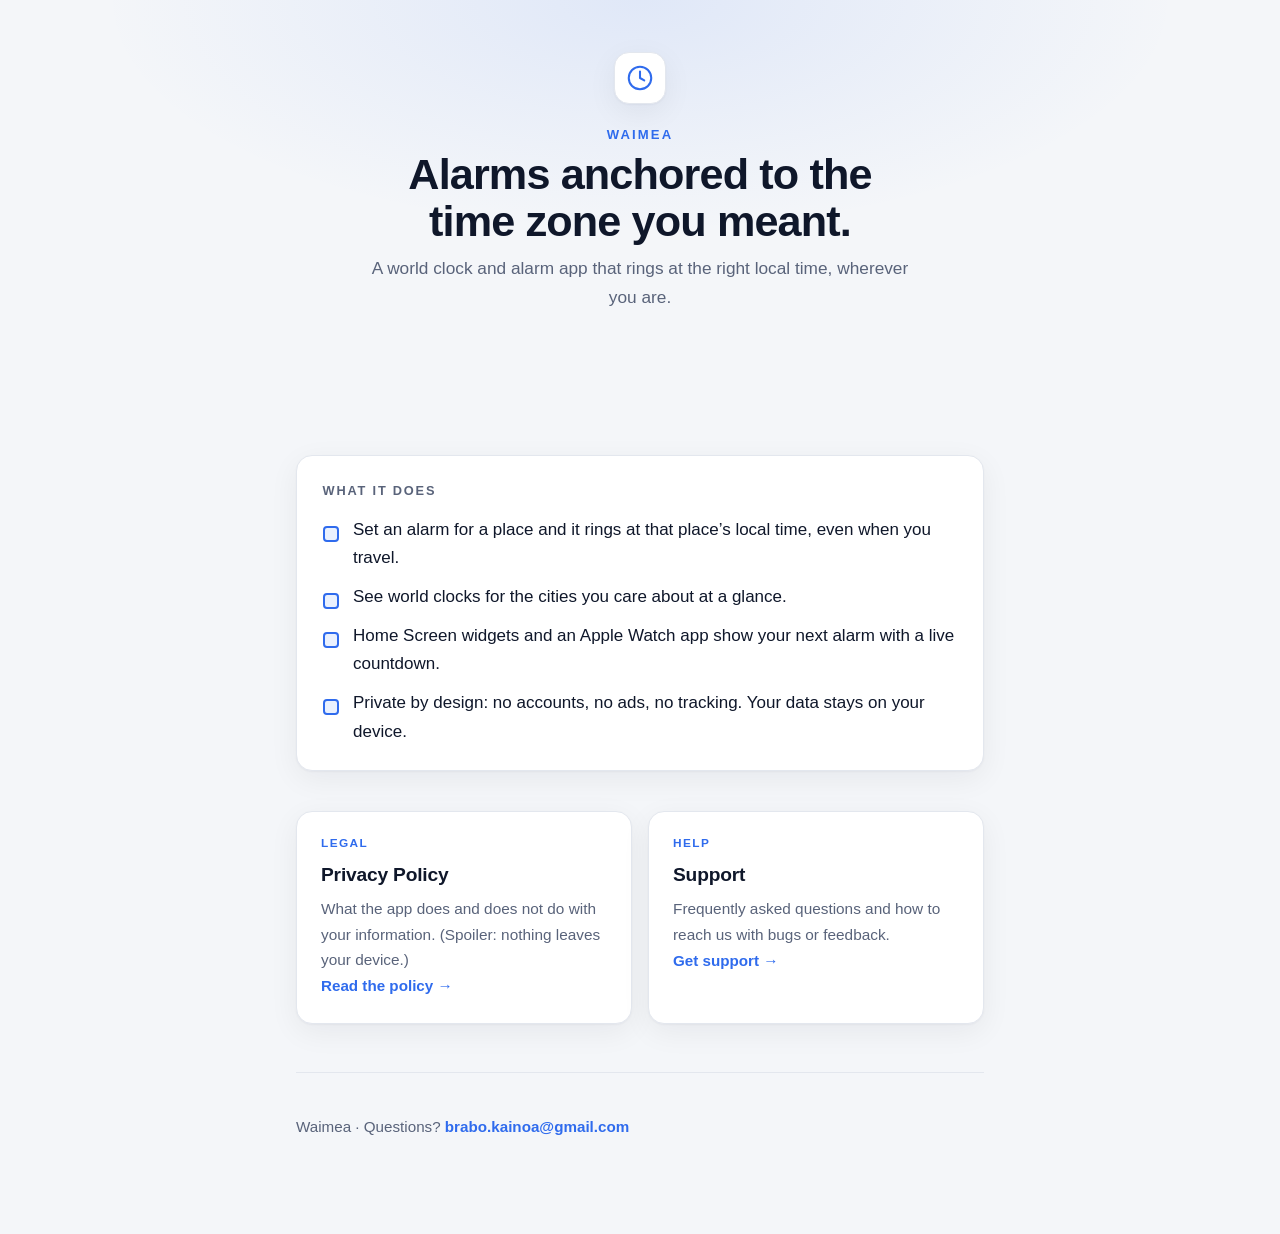
==== waimea/index.html @ 9ae072db "Add Waimea landing page with links to privacy and support Co-Authored-By: Claude Opus 4.8 <noreply@a" ====
<!DOCTYPE html>
<html lang="en">
<head>
  <meta charset="utf-8" />
  <meta name="viewport" content="width=device-width, initial-scale=1" />
  <title>Waimea</title>
  <meta name="description" content="Waimea is a timezone-anchored alarm and world-clock app. Alarms ring at the right local time wherever you are. Private, on-device, no accounts." />
  <meta name="theme-color" content="#0a0f1c" media="(prefers-color-scheme: dark)" />
  <meta name="theme-color" content="#f4f6f9" media="(prefers-color-scheme: light)" />
  <link rel="canonical" href="https://kainoabrabo.com/waimea/" />
  <!-- Open Graph / social preview -->
  <meta property="og:type" content="website" />
  <meta property="og:title" content="Waimea" />
  <meta property="og:description" content="Alarms anchored to the time zone you meant. A private, on-device world-clock and alarm app." />
  <meta property="og:url" content="https://kainoabrabo.com/waimea/" />
  <meta name="twitter:card" content="summary" />
  <!-- Inline SVG favicon (compass), no external asset -->
  <link rel="icon" href="data:image/svg+xml,%3Csvg xmlns='http://www.w3.org/2000/svg' viewBox='0 0 32 32'%3E%3Crect width='32' height='32' rx='7' fill='%232f6bed'/%3E%3Cpath d='M16 6a10 10 0 100 20 10 10 0 000-20zm0 2.2a7.8 7.8 0 110 15.6 7.8 7.8 0 010-15.6zM20.5 11.5l-2.1 5.3-5.3 2.1 2.1-5.3z' fill='white'/%3E%3C/svg%3E" />
  <style>
    :root {
      --ground: #f4f6f9;
      --surface: #ffffff;
      --ink: #0f172a;
      --muted: #59637a;
      --accent: #2f6bed;
      --accent-soft: #eaf1fe;
      --hairline: #e3e7ee;
      --shadow: 0 1px 2px rgba(15, 23, 42, .04), 0 8px 30px rgba(15, 23, 42, .06);
      --glow: radial-gradient(60% 80% at 50% 0%, rgba(47, 107, 237, .10), transparent 70%);
    }
    @media (prefers-color-scheme: dark) {
      :root:not([data-theme="light"]) {
        --ground: #0a0f1c;
        --surface: #111a2e;
        --ink: #e7ecf5;
        --muted: #9aa7bd;
        --accent: #6ea0ff;
        --accent-soft: #16233d;
        --hairline: rgba(255, 255, 255, .08);
        --shadow: 0 1px 2px rgba(0, 0, 0, .3), 0 12px 40px rgba(0, 0, 0, .35);
        --glow: radial-gradient(60% 80% at 50% 0%, rgba(110, 160, 255, .14), transparent 70%);
      }
    }
    :root[data-theme="dark"] {
      --ground: #0a0f1c;
      --surface: #111a2e;
      --ink: #e7ecf5;
      --muted: #9aa7bd;
      --accent: #6ea0ff;
      --accent-soft: #16233d;
      --hairline: rgba(255, 255, 255, .08);
      --shadow: 0 1px 2px rgba(0, 0, 0, .3), 0 12px 40px rgba(0, 0, 0, .35);
      --glow: radial-gradient(60% 80% at 50% 0%, rgba(110, 160, 255, .14), transparent 70%);
    }

    * { box-sizing: border-box; }
    html { -webkit-text-size-adjust: 100%; }
    body {
      margin: 0;
      background: var(--ground);
      color: var(--ink);
      font-family: -apple-system, BlinkMacSystemFont, "Segoe UI", Roboto, "Helvetica Neue", Arial, sans-serif;
      line-height: 1.65;
      font-size: 17px;
      -webkit-font-smoothing: antialiased;
    }

    .wrap { max-width: 46rem; margin: 0 auto; padding: 0 1.5rem 5rem; }

    header {
      background-image: var(--glow);
      padding: 3.25rem 0 1.5rem;
      text-align: center;
    }
    .mark {
      width: 52px; height: 52px; margin: 0 auto 1.25rem;
      display: grid; place-items: center;
      border-radius: 15px;
      background: var(--surface);
      border: 1px solid var(--hairline);
      box-shadow: var(--shadow);
    }
    .mark svg { display: block; }
    .brand {
      font-size: .82rem; letter-spacing: .16em; text-transform: uppercase;
      color: var(--accent); font-weight: 700; margin: 0 0 .35rem;
    }
    h1 {
      font-size: clamp(2rem, 6vw, 2.7rem); line-height: 1.08;
      margin: 0 0 .6rem; letter-spacing: -.02em; text-wrap: balance; font-weight: 800;
    }
    .lede {
      margin: 0 auto; max-width: 34rem; color: var(--muted); font-size: 1.08rem;
    }

    .summary {
      background: var(--surface);
      border: 1px solid var(--hairline);
      border-radius: 16px;
      box-shadow: var(--shadow);
      padding: 1.5rem 1.6rem;
      margin: 2.5rem 0 2.5rem;
    }
    .summary h2 {
      margin: 0 0 .9rem; font-size: .8rem; letter-spacing: .14em;
      text-transform: uppercase; color: var(--muted); font-weight: 700;
    }
    .summary ul { margin: 0; padding: 0; list-style: none; display: grid; gap: .7rem; }
    .summary li { position: relative; padding-left: 1.9rem; }
    .summary li::before {
      content: ""; position: absolute; left: 0; top: .58em;
      width: 12px; height: 12px; border-radius: 4px;
      background: var(--accent-soft);
      border: 2px solid var(--accent);
    }

    .links {
      display: grid; gap: 1rem;
      grid-template-columns: 1fr 1fr;
    }
    @media (max-width: 34rem) { .links { grid-template-columns: 1fr; } }
    .card {
      display: block;
      background: var(--surface);
      border: 1px solid var(--hairline);
      border-radius: 16px;
      box-shadow: var(--shadow);
      padding: 1.4rem 1.5rem;
      text-decoration: none; color: inherit; font-weight: inherit;
    }
    .card:hover { border-color: var(--accent); text-decoration: none; }
    .card:focus-visible { outline: 2px solid var(--accent); outline-offset: 3px; }
    .card .eyebrow {
      display: block; font-size: .74rem; letter-spacing: .12em; text-transform: uppercase;
      color: var(--accent); font-weight: 700; margin-bottom: .35rem;
    }
    .card .title { font-size: 1.2rem; font-weight: 700; letter-spacing: -.01em; }
    .card .desc { margin: .35rem 0 0; color: var(--muted); font-size: .96rem; }
    .card .go { margin-top: .8rem; color: var(--accent); font-weight: 600; font-size: .95rem; }

    a { color: var(--accent); text-decoration: none; font-weight: 600; }
    a:hover { text-decoration: underline; }
    a:focus-visible { outline: 2px solid var(--accent); outline-offset: 3px; border-radius: 3px; }

    .rule { height: 1px; background: var(--hairline); border: 0; margin: 3rem 0 0; }
    footer { padding-top: 1.6rem; color: var(--muted); font-size: .95rem; }

    @media (prefers-reduced-motion: no-preference) {
      a, .card { transition: color .15s ease, border-color .15s ease; }
    }
  </style>
</head>
<body>
  <header>
    <div class="wrap">
      <div class="mark" aria-hidden="true">
        <svg width="30" height="30" viewBox="0 0 32 32" fill="none" xmlns="http://www.w3.org/2000/svg">
          <circle cx="16" cy="16" r="12" stroke="var(--accent)" stroke-width="2.2" />
          <path d="M16 9v7l4.5 2.6" stroke="var(--accent)" stroke-width="2.2" stroke-linecap="round" stroke-linejoin="round" />
        </svg>
      </div>
      <p class="brand">Waimea</p>
      <h1>Alarms anchored to the time zone you meant.</h1>
      <p class="lede">A world clock and alarm app that rings at the right local time, wherever you are.</p>
    </div>
  </header>

  <div class="wrap">
    <div class="summary">
      <h2>What it does</h2>
      <ul>
        <li>Set an alarm for a place and it rings at that place&rsquo;s local time, even when you travel.</li>
        <li>See world clocks for the cities you care about at a glance.</li>
        <li>Home Screen widgets and an Apple Watch app show your next alarm with a live countdown.</li>
        <li>Private by design: no accounts, no ads, no tracking. Your data stays on your device.</li>
      </ul>
    </div>

    <nav class="links" aria-label="Waimea pages">
      <a class="card" href="privacy/">
        <span class="eyebrow">Legal</span>
        <span class="title">Privacy Policy</span>
        <p class="desc">What the app does and does not do with your information. (Spoiler: nothing leaves your device.)</p>
        <span class="go">Read the policy &rarr;</span>
      </a>
      <a class="card" href="support/">
        <span class="eyebrow">Help</span>
        <span class="title">Support</span>
        <p class="desc">Frequently asked questions and how to reach us with bugs or feedback.</p>
        <span class="go">Get support &rarr;</span>
      </a>
    </nav>

    <hr class="rule" />
    <footer>
      <p>Waimea &middot; Questions? <a href="mailto:brabo.kainoa@gmail.com">brabo.kainoa@gmail.com</a></p>
    </footer>
  </div>
</body>
</html>
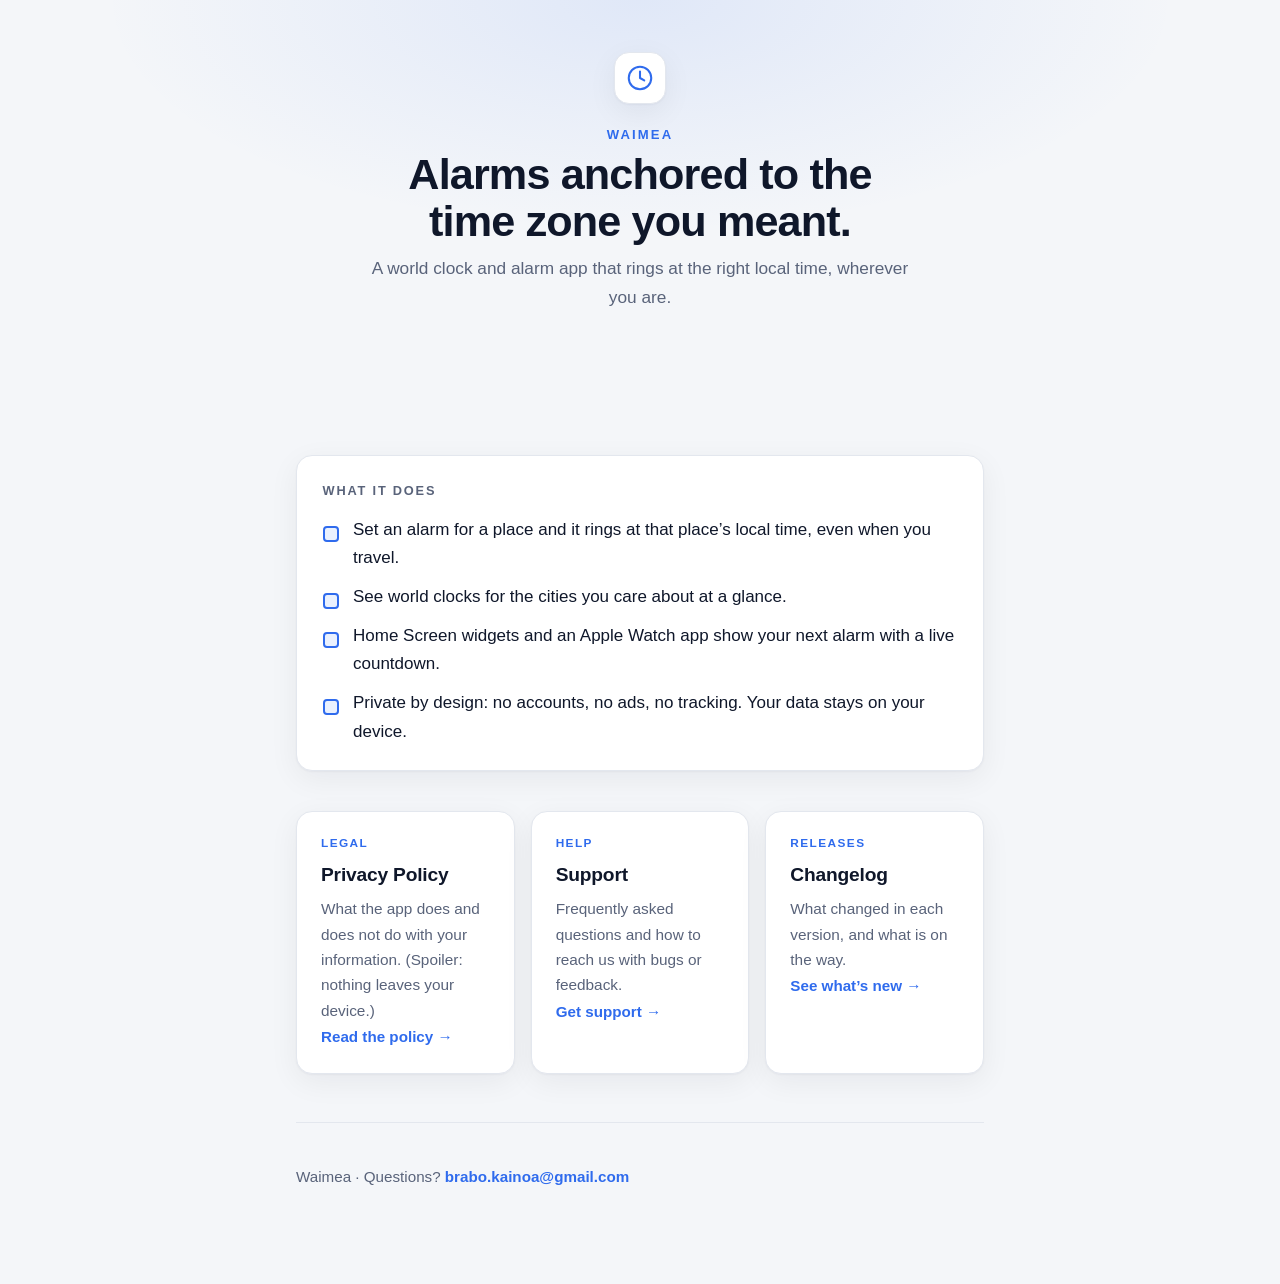
==== commit 15c5a36b: "Add a Waimea changelog, and cross-link the Waimea pages The site had no record of what changed betwe" ====
--- a/waimea/index.html
+++ b/waimea/index.html
@@ -116,7 +116,7 @@
 
     .links {
       display: grid; gap: 1rem;
-      grid-template-columns: 1fr 1fr;
+      grid-template-columns: repeat(auto-fit, minmax(13rem, 1fr));
     }
     @media (max-width: 34rem) { .links { grid-template-columns: 1fr; } }
     .card {
@@ -189,6 +189,12 @@
         <p class="desc">Frequently asked questions and how to reach us with bugs or feedback.</p>
         <span class="go">Get support &rarr;</span>
       </a>
+      <a class="card" href="changelog/">
+        <span class="eyebrow">Releases</span>
+        <span class="title">Changelog</span>
+        <p class="desc">What changed in each version, and what is on the way.</p>
+        <span class="go">See what&rsquo;s new &rarr;</span>
+      </a>
     </nav>
 
     <hr class="rule" />
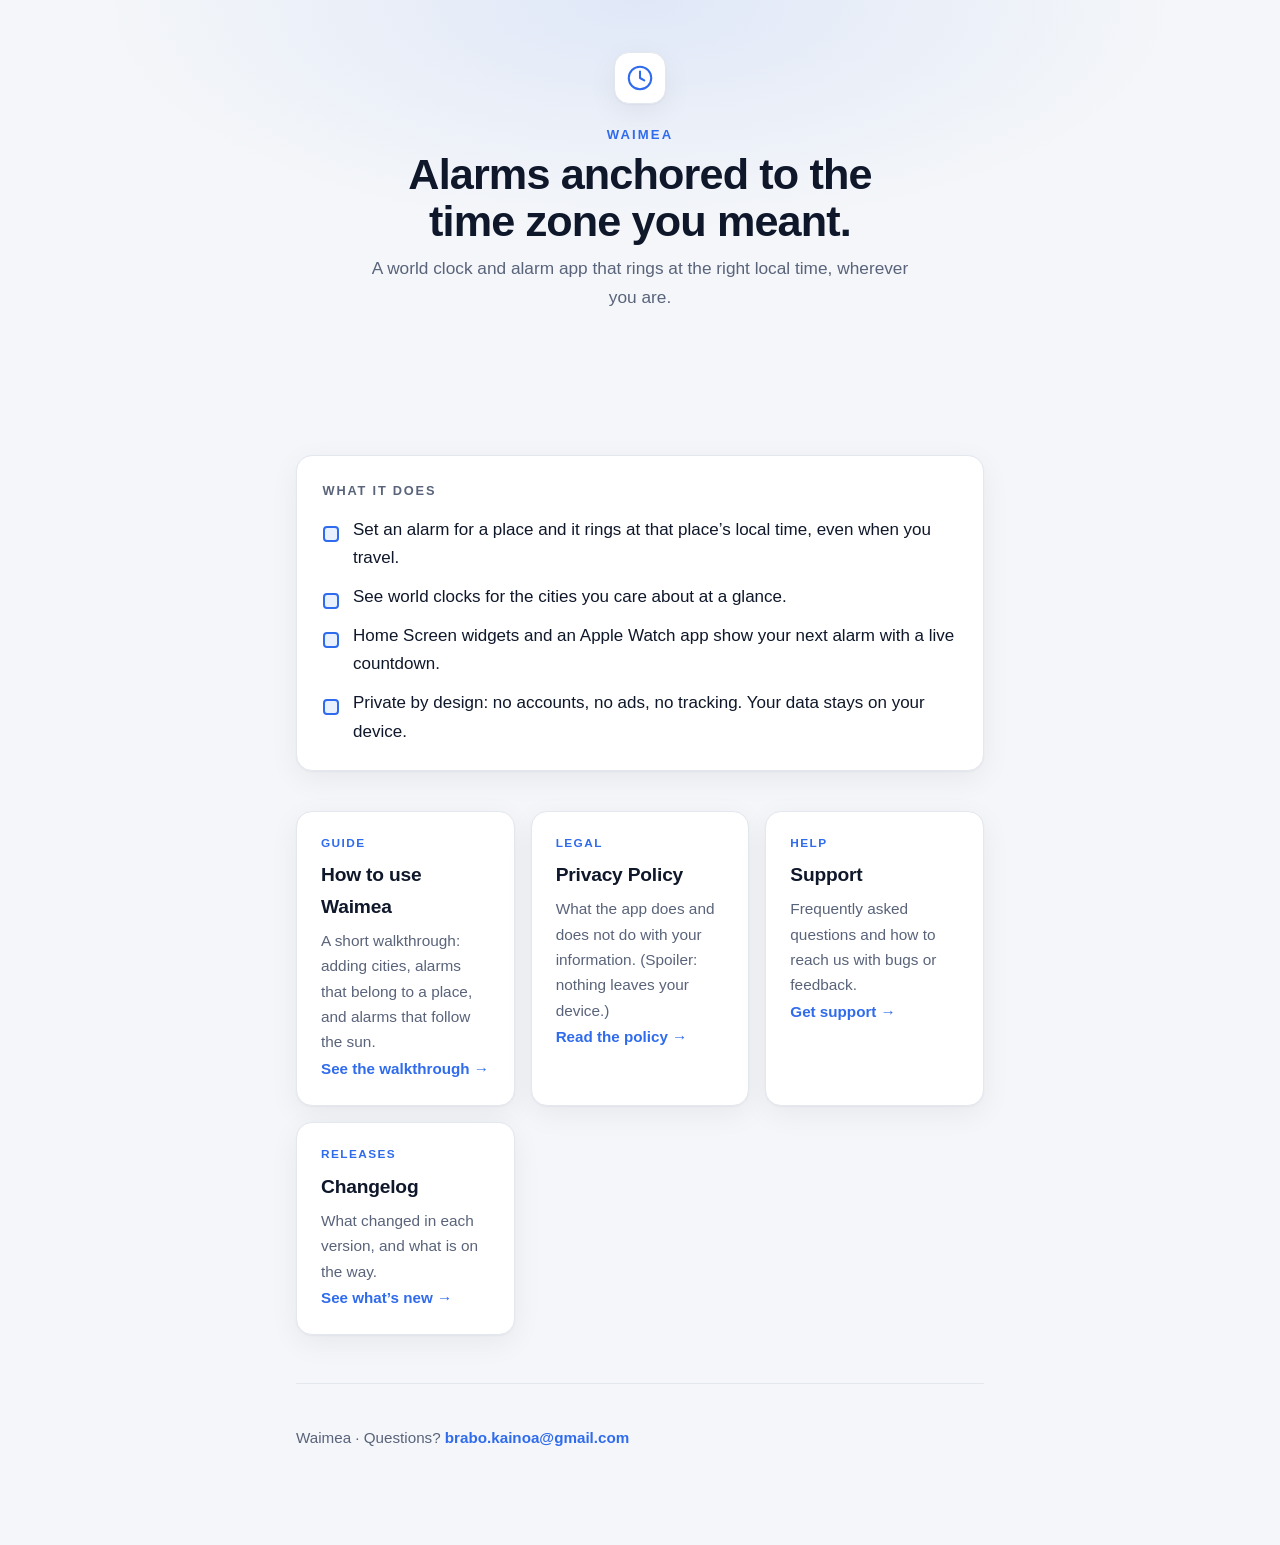
==== commit cf2bce3a: "Add a walkthrough page with screenshots Six screens in the order someone meets them: the empty first" ====
--- a/waimea/index.html
+++ b/waimea/index.html
@@ -13,7 +13,11 @@
   <meta property="og:title" content="Waimea" />
   <meta property="og:description" content="Alarms anchored to the time zone you meant. A private, on-device world-clock and alarm app." />
   <meta property="og:url" content="https://kainoabrabo.com/waimea/" />
-  <meta name="twitter:card" content="summary" />
+  <meta name="twitter:card" content="summary_large_image" />
+  <meta property="og:image" content="https://kainoabrabo.com/waimea/og.png" />
+  <meta property="og:image:width" content="1200" />
+  <meta property="og:image:height" content="630" />
+  <meta property="og:image:alt" content="Waimea, alarms anchored to the time zone you meant" />
   <!-- Inline SVG favicon (compass), no external asset -->
   <link rel="icon" href="data:image/svg+xml,%3Csvg xmlns='http://www.w3.org/2000/svg' viewBox='0 0 32 32'%3E%3Crect width='32' height='32' rx='7' fill='%232f6bed'/%3E%3Cpath d='M16 6a10 10 0 100 20 10 10 0 000-20zm0 2.2a7.8 7.8 0 110 15.6 7.8 7.8 0 010-15.6zM20.5 11.5l-2.1 5.3-5.3 2.1 2.1-5.3z' fill='white'/%3E%3C/svg%3E" />
   <style>
@@ -177,6 +181,12 @@
     </div>
 
     <nav class="links" aria-label="Waimea pages">
+      <a class="card" href="guide/">
+        <span class="eyebrow">Guide</span>
+        <span class="title">How to use Waimea</span>
+        <p class="desc">A short walkthrough: adding cities, alarms that belong to a place, and alarms that follow the sun.</p>
+        <span class="go">See the walkthrough &rarr;</span>
+      </a>
       <a class="card" href="privacy/">
         <span class="eyebrow">Legal</span>
         <span class="title">Privacy Policy</span>
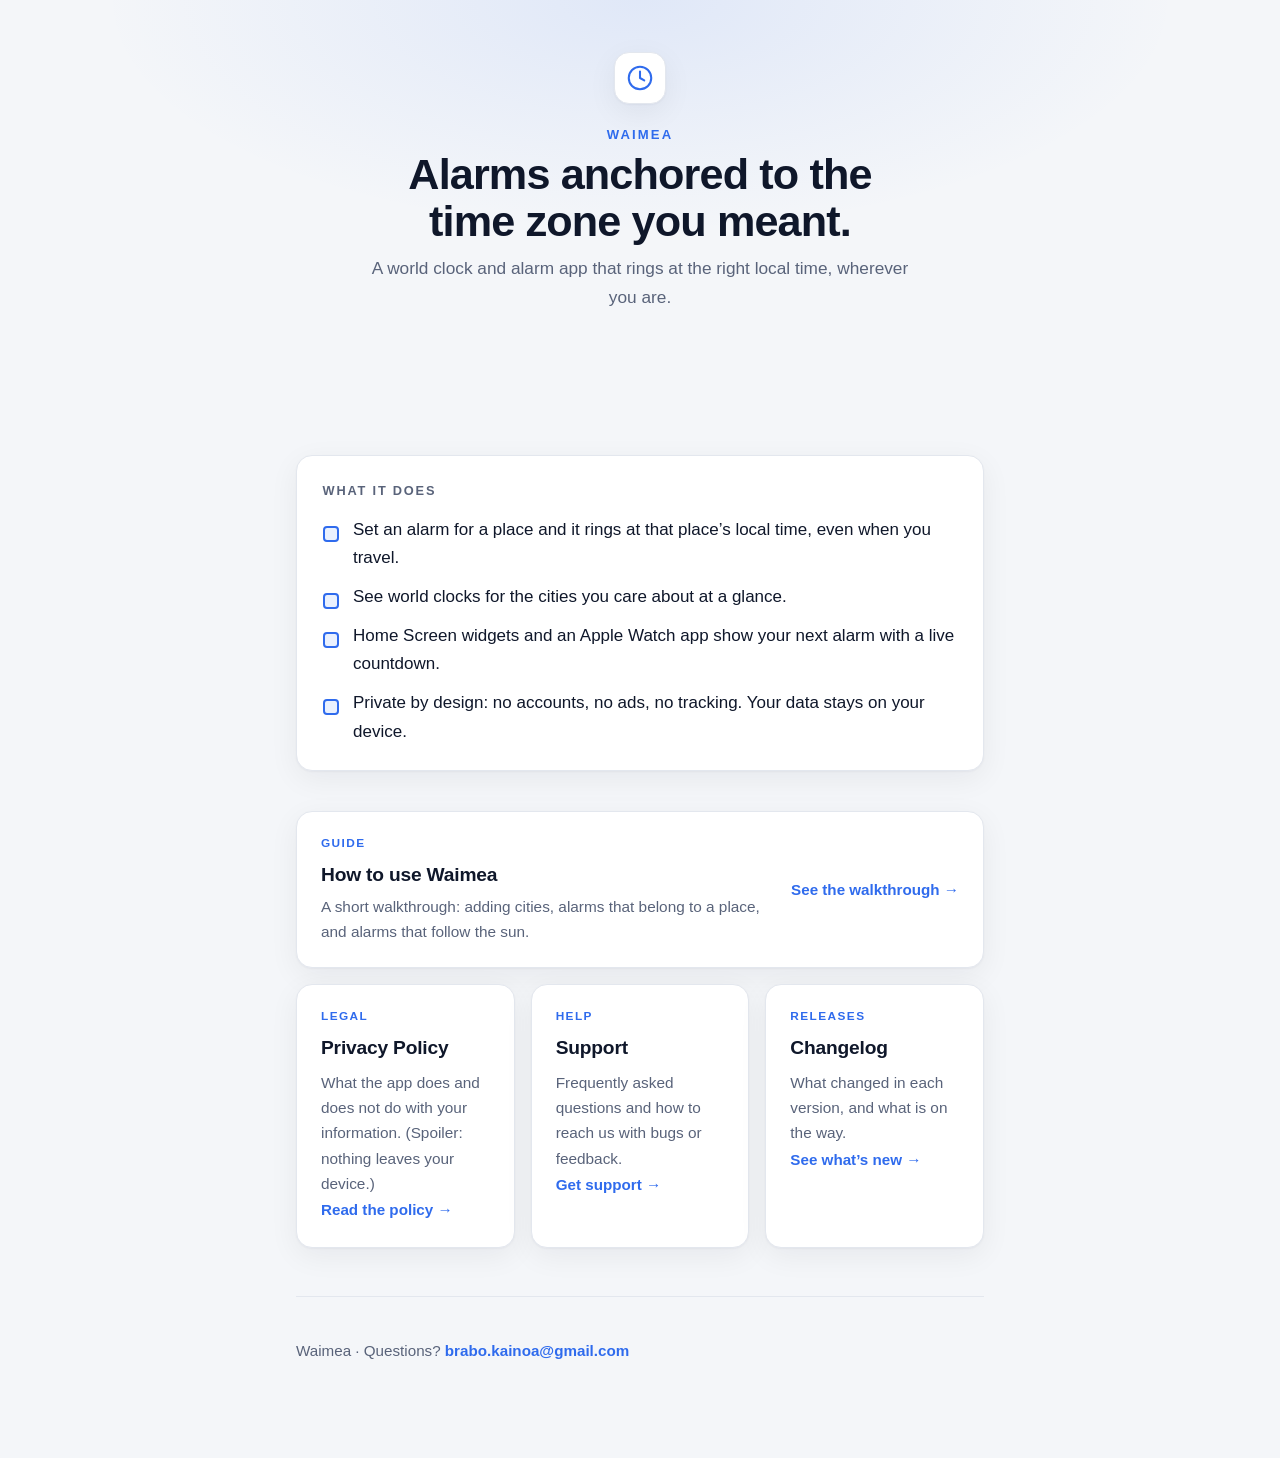
==== commit 6d381dec: "Lay the guide card along the row instead of orphaning it" ====
--- a/waimea/index.html
+++ b/waimea/index.html
@@ -123,6 +123,18 @@
       grid-template-columns: repeat(auto-fit, minmax(13rem, 1fr));
     }
     @media (max-width: 34rem) { .links { grid-template-columns: 1fr; } }
+    /* The guide is what a new user needs first, and as a fourth card it was
+       orphaned on a line of its own. Full width, laid out along the row. */
+    .card.wide {
+      grid-column: 1 / -1;
+      display: flex;
+      align-items: center;
+      gap: 1.5rem;
+      flex-wrap: wrap;
+    }
+    .card.wide .text { flex: 1 1 18rem; }
+    .card.wide .desc { margin-top: .2rem; }
+    .card.wide .go { margin-top: 0; white-space: nowrap; }
     .card {
       display: block;
       background: var(--surface);
@@ -181,10 +193,12 @@
     </div>
 
     <nav class="links" aria-label="Waimea pages">
-      <a class="card" href="guide/">
-        <span class="eyebrow">Guide</span>
-        <span class="title">How to use Waimea</span>
-        <p class="desc">A short walkthrough: adding cities, alarms that belong to a place, and alarms that follow the sun.</p>
+      <a class="card wide" href="guide/">
+        <span class="text">
+          <span class="eyebrow">Guide</span>
+          <span class="title">How to use Waimea</span>
+          <p class="desc">A short walkthrough: adding cities, alarms that belong to a place, and alarms that follow the sun.</p>
+        </span>
         <span class="go">See the walkthrough &rarr;</span>
       </a>
       <a class="card" href="privacy/">
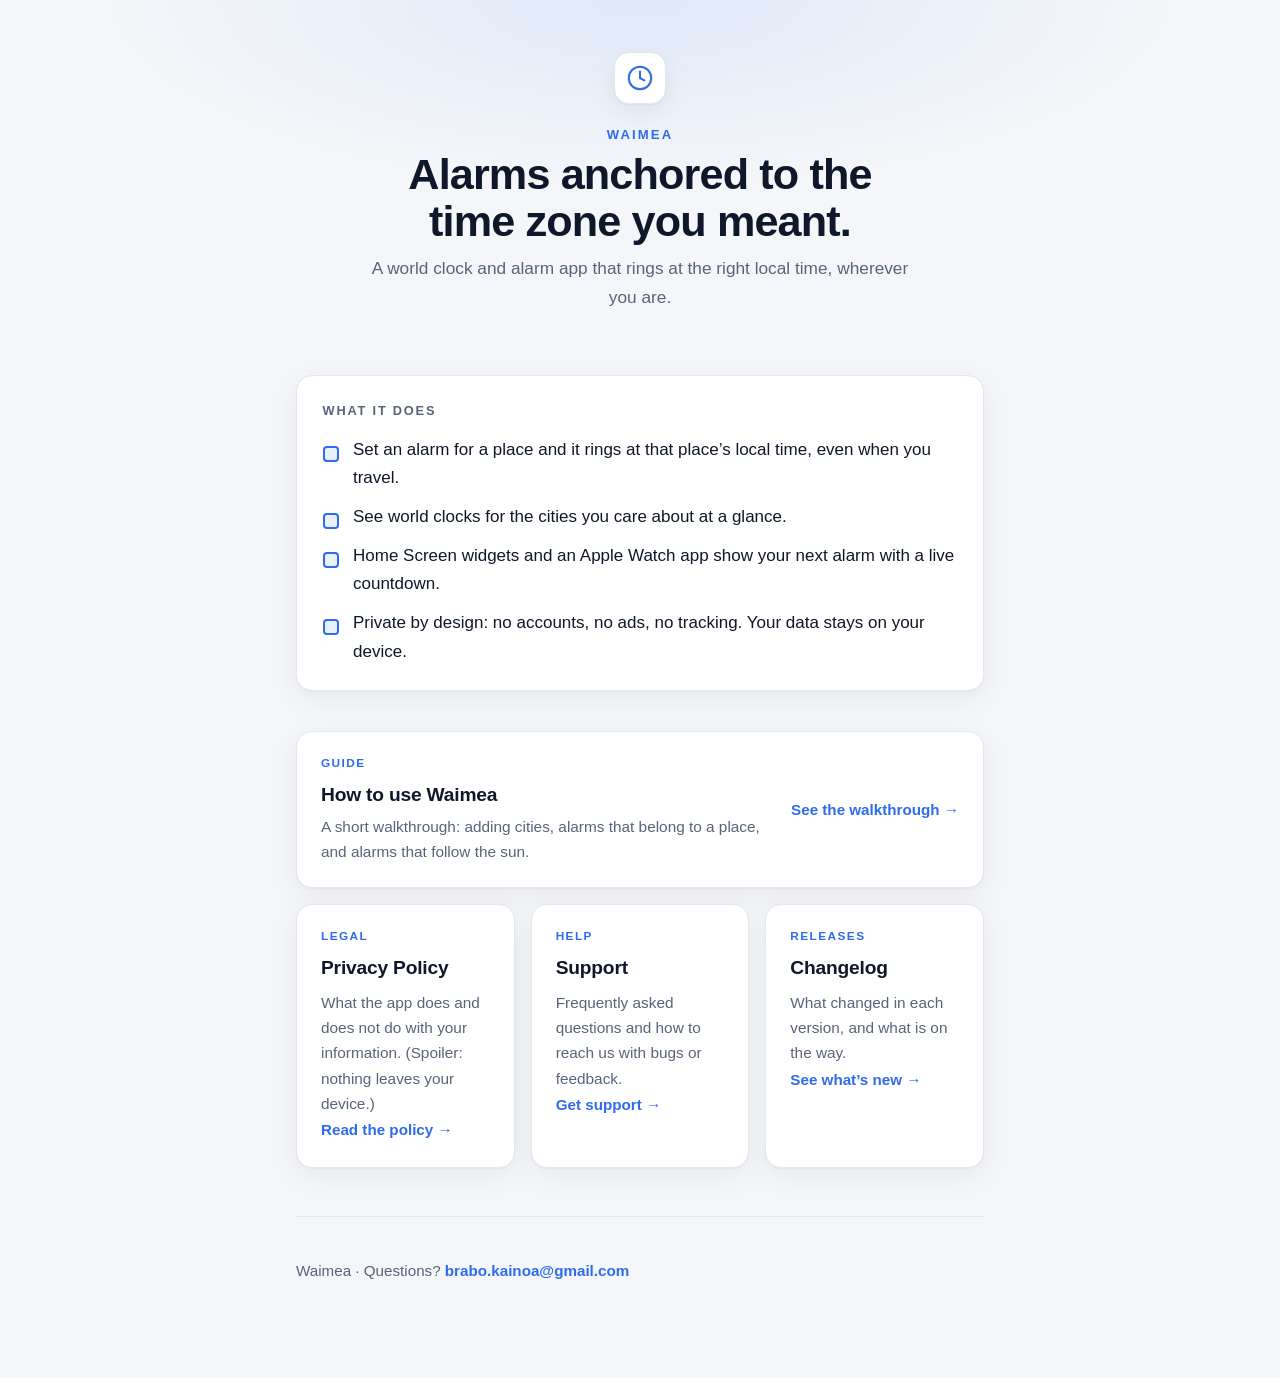
==== commit 46bb6e9a: "Waimea pages: no footer gap inside the header band .wrap carries a 5rem bottom padding for the foote" ====
--- a/waimea/index.html
+++ b/waimea/index.html
@@ -76,6 +76,10 @@
       padding: 3.25rem 0 1.5rem;
       text-align: center;
     }
+    /* The header band sets its own vertical padding, so .wrap must not add the
+       page's 5rem footer gap inside it. Side padding stays: header has none of
+       its own, and without it the title touches the screen edge on a phone. */
+    header > .wrap { padding-block: 0; }
     .mark {
       width: 52px; height: 52px; margin: 0 auto 1.25rem;
       display: grid; place-items: center;
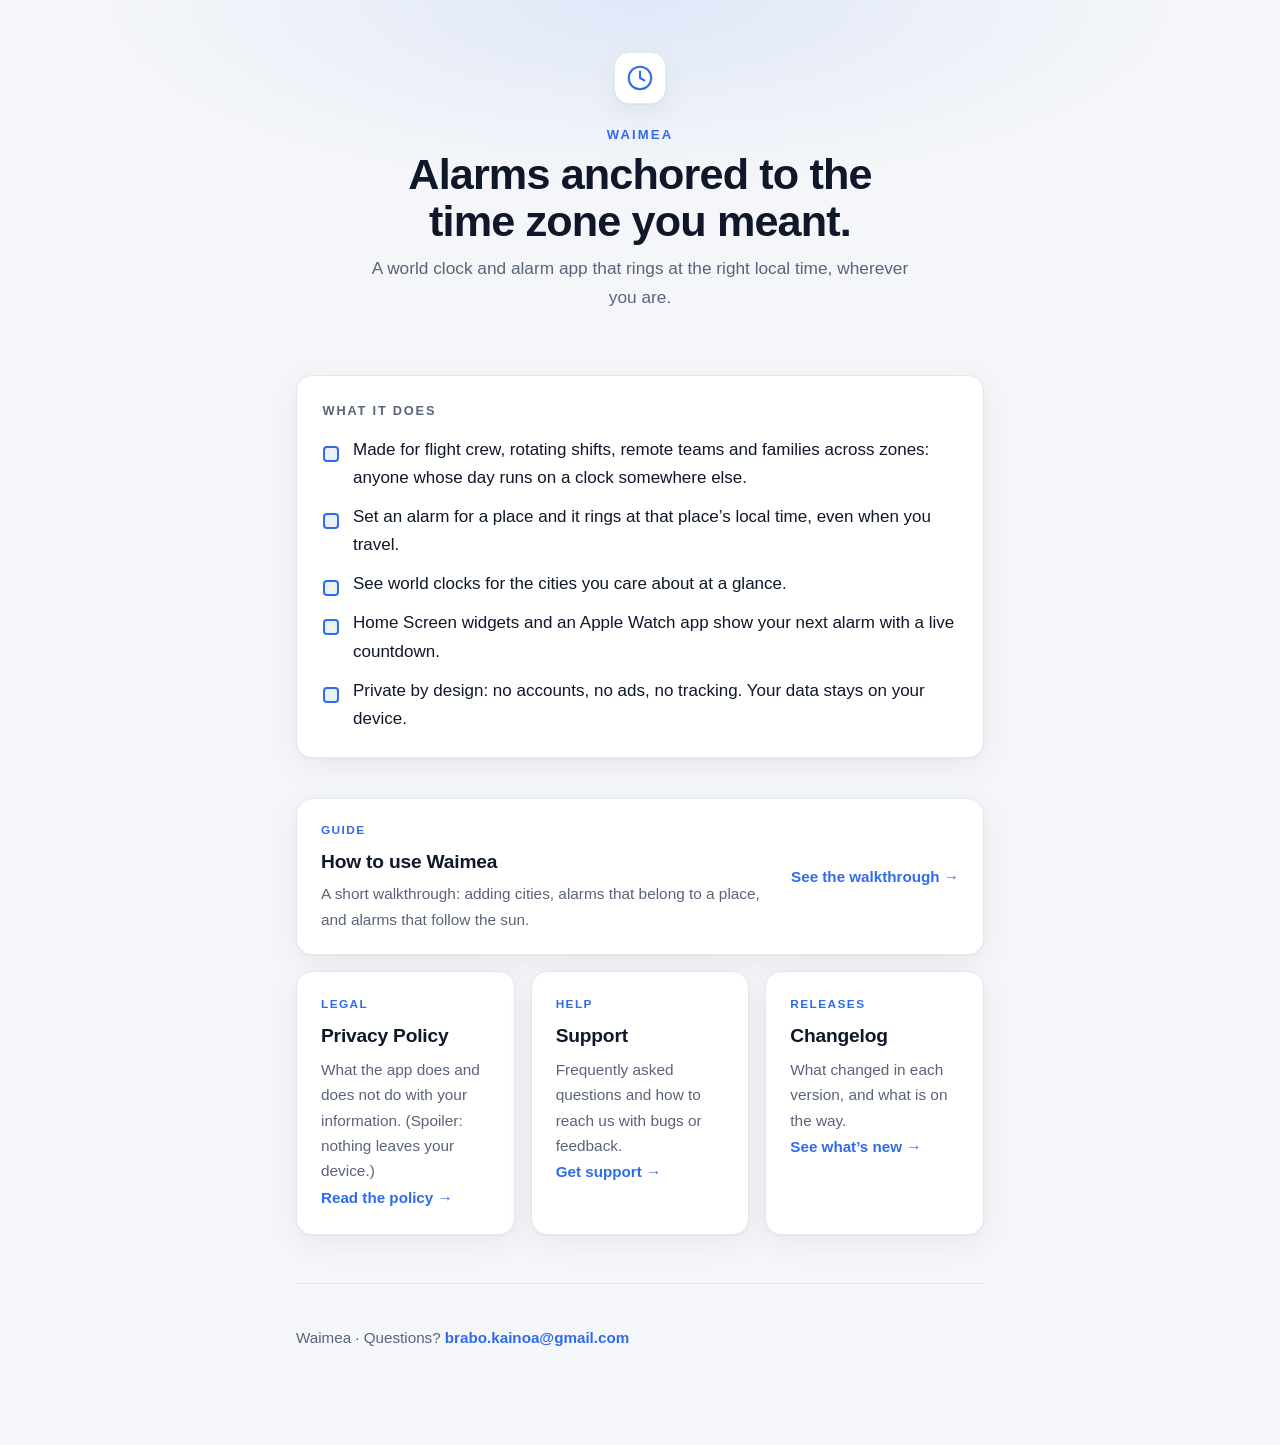
==== commit 1a85bcec: "Waimea page: say who it is for, in step with the repositioned listing" ====
--- a/waimea/index.html
+++ b/waimea/index.html
@@ -4,7 +4,7 @@
   <meta charset="utf-8" />
   <meta name="viewport" content="width=device-width, initial-scale=1" />
   <title>Waimea</title>
-  <meta name="description" content="Waimea is a timezone-anchored alarm and world-clock app. Alarms ring at the right local time wherever you are. Private, on-device, no accounts." />
+  <meta name="description" content="Waimea is a timezone-anchored alarm and world-clock app for flight crew, rotating shifts and anyone whose day runs on another zone's clock. Private, on-device, no accounts." />
   <meta name="theme-color" content="#0a0f1c" media="(prefers-color-scheme: dark)" />
   <meta name="theme-color" content="#f4f6f9" media="(prefers-color-scheme: light)" />
   <link rel="canonical" href="https://kainoabrabo.com/waimea/" />
@@ -189,6 +189,7 @@
     <div class="summary">
       <h2>What it does</h2>
       <ul>
+        <li>Made for flight crew, rotating shifts, remote teams and families across zones: anyone whose day runs on a clock somewhere else.</li>
         <li>Set an alarm for a place and it rings at that place&rsquo;s local time, even when you travel.</li>
         <li>See world clocks for the cities you care about at a glance.</li>
         <li>Home Screen widgets and an Apple Watch app show your next alarm with a live countdown.</li>
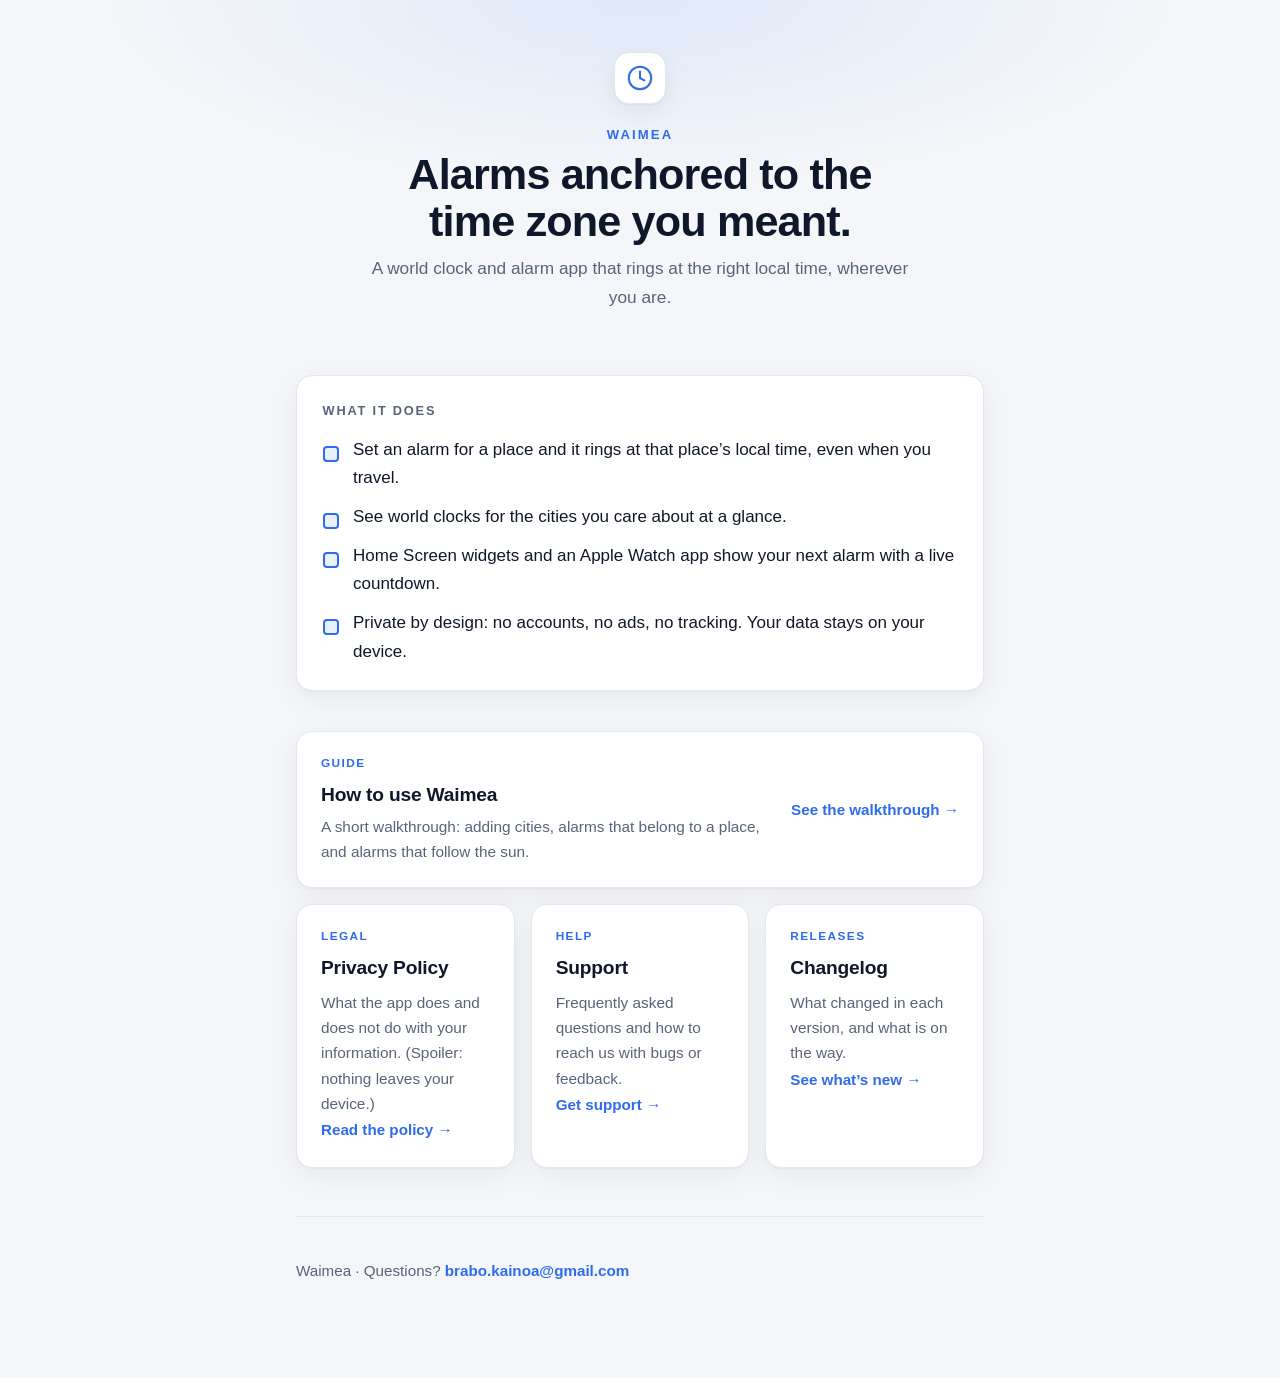
==== commit f16f07e2: "Undo the crew wording on the Waimea page; it is not a crew app" ====
--- a/waimea/index.html
+++ b/waimea/index.html
@@ -4,7 +4,7 @@
   <meta charset="utf-8" />
   <meta name="viewport" content="width=device-width, initial-scale=1" />
   <title>Waimea</title>
-  <meta name="description" content="Waimea is a timezone-anchored alarm and world-clock app for flight crew, rotating shifts and anyone whose day runs on another zone's clock. Private, on-device, no accounts." />
+  <meta name="description" content="Waimea is a timezone-anchored alarm and world-clock app. Alarms ring at the right local time wherever you are. Private, on-device, no accounts." />
   <meta name="theme-color" content="#0a0f1c" media="(prefers-color-scheme: dark)" />
   <meta name="theme-color" content="#f4f6f9" media="(prefers-color-scheme: light)" />
   <link rel="canonical" href="https://kainoabrabo.com/waimea/" />
@@ -189,7 +189,6 @@
     <div class="summary">
       <h2>What it does</h2>
       <ul>
-        <li>Made for flight crew, rotating shifts, remote teams and families across zones: anyone whose day runs on a clock somewhere else.</li>
         <li>Set an alarm for a place and it rings at that place&rsquo;s local time, even when you travel.</li>
         <li>See world clocks for the cities you care about at a glance.</li>
         <li>Home Screen widgets and an Apple Watch app show your next alarm with a live countdown.</li>
